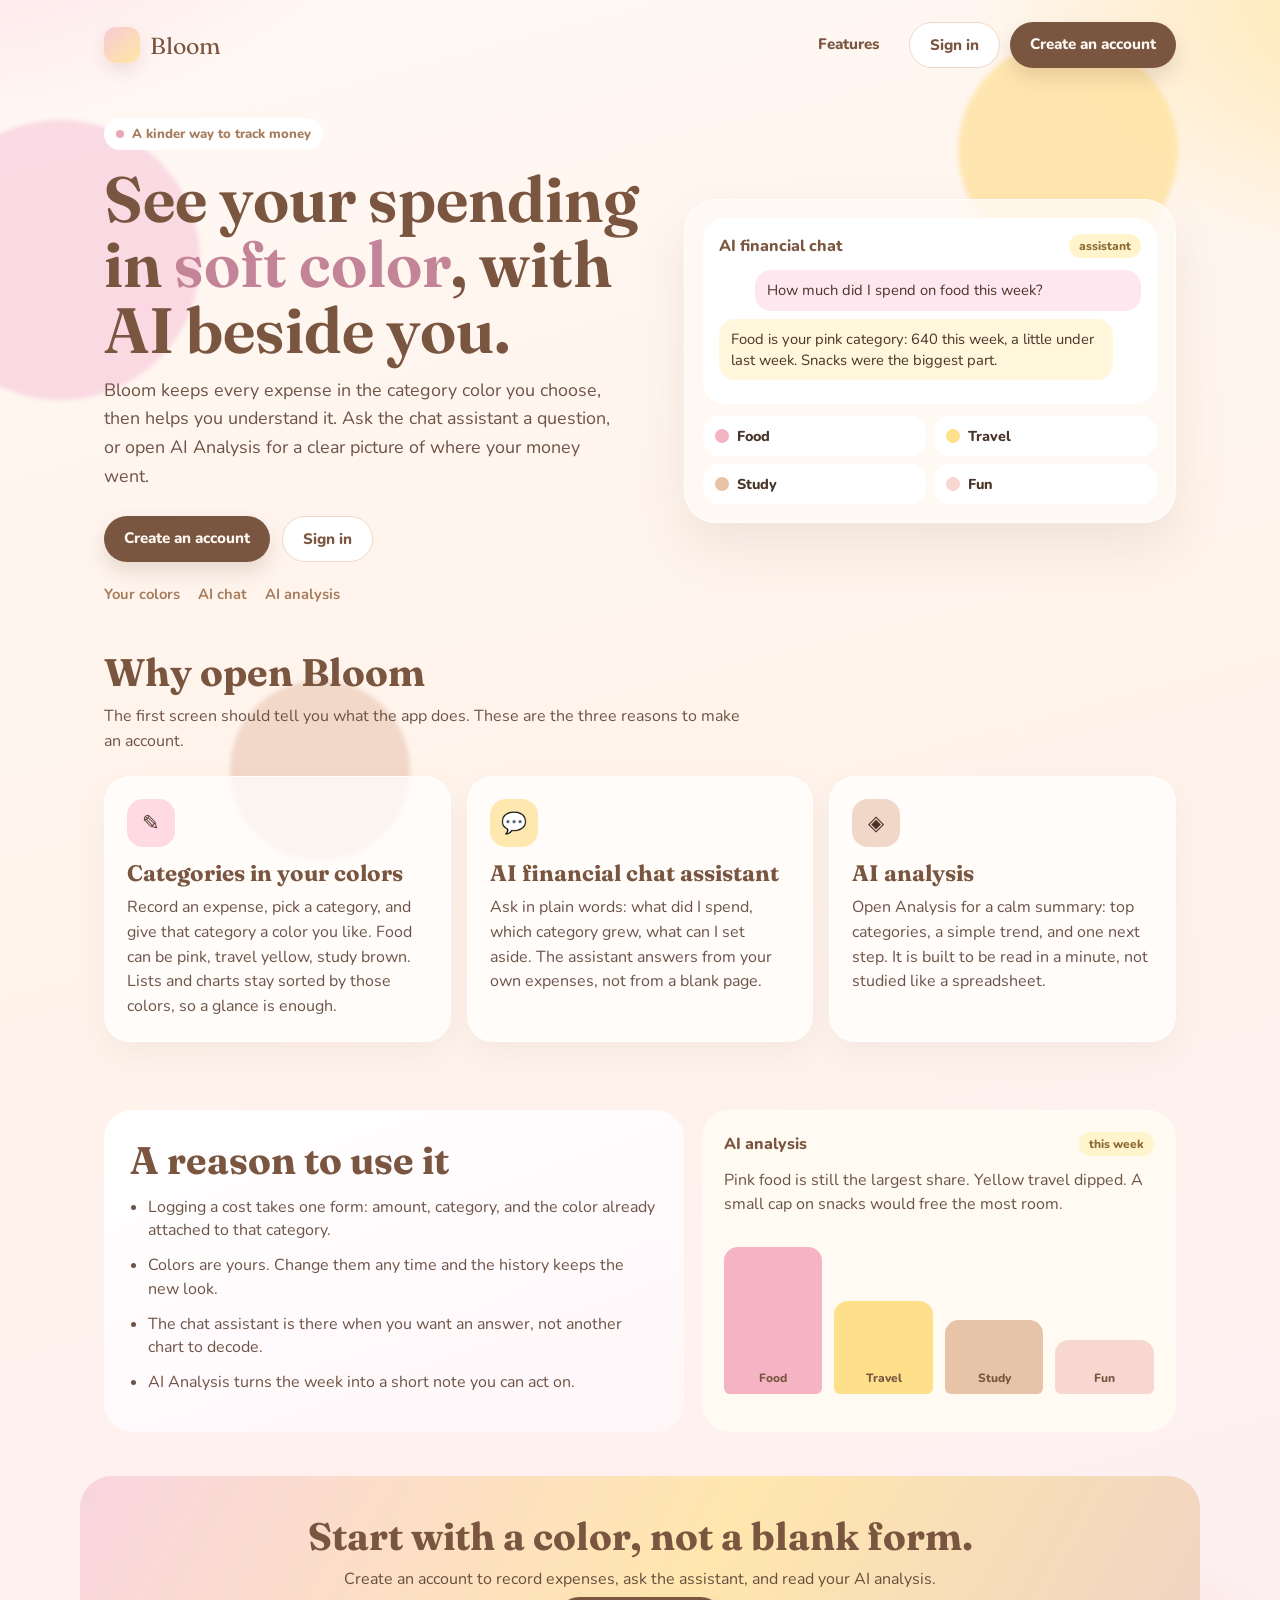
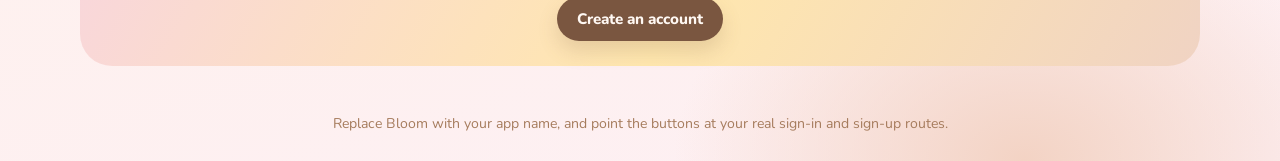
==== app/templates/index.html @ b48d6646 "Update index.html" ====
<!DOCTYPE html>
<html lang="en">
<head>
  <meta charset="UTF-8" />
  <meta name="viewport" content="width=device-width, initial-scale=1.0" />
  <title>Bloom — expenses, in your colors</title>
  <link rel="preconnect" href="https://fonts.googleapis.com" />
  <link rel="preconnect" href="https://fonts.gstatic.com" crossorigin />
  <link href="https://fonts.googleapis.com/css2?family=Fraunces:opsz,wght@9..144,500;9..144,650&family=Nunito:wght@500;700;800&display=swap" rel="stylesheet" />
  <style>
    :root {
      --pink: #f7c9d4;
      --pink-deep: #e7a8b8;
      --blush: #fff1f4;
      --yellow: #ffe7a3;
      --yellow-deep: #f3d27a;
      --cream: #fffaf3;
      --brown: #7a5640;
      --brown-soft: #a67c5d;
      --ink: #4a3428;
      --card: rgba(255, 250, 246, 0.78);
    }
    * { box-sizing: border-box; margin: 0; padding: 0; }
    body {
      font-family: "Nunito", sans-serif;
      color: var(--ink);
      background:
        radial-gradient(900px 520px at -10% -10%, #ffd6e2 0%, transparent 60%),
        radial-gradient(800px 480px at 110% 0%, #ffe7ad 0%, transparent 55%),
        radial-gradient(700px 500px at 80% 100%, #f3d3c4 0%, transparent 50%),
        linear-gradient(165deg, #fff8f4 0%, #fff3ea 45%, #fdeff3 100%);
      min-height: 100vh;
    }
    .blob { position: fixed; z-index: 0; border-radius: 50%; filter: blur(2px); pointer-events: none; }
    .blob-a { width: 280px; height: 280px; background: #f8cddd; top: 120px; left: -80px; opacity: 0.7; }
    .blob-b { width: 220px; height: 220px; background: #ffe3a1; top: 40px; right: 8%; opacity: 0.8; }
    .blob-c { width: 180px; height: 180px; background: #e7c2ae; bottom: 40px; left: 18%; opacity: 0.55; }
    header, main, footer { position: relative; z-index: 1; }
    header { max-width: 1120px; margin: 0 auto; padding: 22px 24px; display: flex; align-items: center; justify-content: space-between; }
    .brand { display: flex; align-items: center; gap: 10px; font-family: "Fraunces", serif; font-size: 1.45rem; color: var(--brown); }
    .mark { width: 36px; height: 36px; border-radius: 12px; background: linear-gradient(140deg, var(--pink) 0%, var(--yellow) 100%); box-shadow: 0 8px 16px rgba(122, 86, 64, 0.12); }
    nav { display: flex; gap: 10px; }
    .btn { border: none; cursor: pointer; text-decoration: none; border-radius: 999px; padding: 12px 20px; font-family: inherit; font-weight: 800; font-size: 0.95rem; }
    .btn-ghost { background: transparent; color: var(--brown); }
    .btn-solid { background: var(--brown); color: #fff8f3; box-shadow: 0 10px 20px rgba(122, 86, 64, 0.18); }
    .btn-solid:hover { background: #624432; }
    .btn-soft { background: #fff; color: var(--brown); border: 1.5px solid #efd7c8; }
    .hero { max-width: 1120px; margin: 0 auto; padding: 28px 24px 10px; display: grid; grid-template-columns: 1.05fr 0.95fr; gap: 36px; align-items: center; }
    .eyebrow { display: inline-flex; align-items: center; gap: 8px; background: #fff; border-radius: 999px; padding: 7px 12px; color: var(--brown-soft); font-weight: 800; font-size: 0.82rem; }
    .dot { width: 8px; height: 8px; border-radius: 50%; background: var(--pink-deep); }
    h1 { font-family: "Fraunces", serif; font-size: clamp(2.4rem, 5vw, 4.3rem); line-height: 1.02; color: var(--brown); margin: 16px 0 14px; font-weight: 650; }
    h1 span { color: #c48498; }
    .lede { font-size: 1.12rem; line-height: 1.6; max-width: 520px; color: #6d5346; }
    .cta-row { display: flex; gap: 12px; margin-top: 26px; flex-wrap: wrap; }
    .trust { display: flex; gap: 18px; margin-top: 22px; color: var(--brown-soft); font-weight: 700; font-size: 0.92rem; }
    .stage { background: var(--card); border: 1px solid rgba(255,255,255,0.8); border-radius: 32px; padding: 18px; box-shadow: 0 24px 50px rgba(122, 86, 64, 0.1); backdrop-filter: blur(8px); }
    .chat { background: #fff; border-radius: 22px; padding: 16px; margin-bottom: 12px; }
    .chat-top { display: flex; justify-content: space-between; align-items: center; margin-bottom: 12px; font-weight: 800; color: var(--brown); }
    .pill { background: #fff4cc; color: #8a6a32; border-radius: 999px; padding: 4px 10px; font-size: 0.75rem; }
    .bubble { border-radius: 16px; padding: 10px 12px; margin-bottom: 8px; line-height: 1.4; font-size: 0.92rem; }
    .me { background: #ffe7ef; margin-left: 36px; }
    .ai { background: #fff6dc; margin-right: 28px; }
    .cats { display: grid; grid-template-columns: 1fr 1fr; gap: 8px; }
    .cat { background: #fff; border-radius: 16px; padding: 10px 12px; display: flex; align-items: center; gap: 8px; font-weight: 800; font-size: 0.9rem; }
    .swatch { width: 14px; height: 14px; border-radius: 50%; }
    section { max-width: 1120px; margin: 0 auto; padding: 34px 24px; }
    .section-title { font-family: "Fraunces", serif; font-size: clamp(1.8rem, 3vw, 2.6rem); color: var(--brown); margin-bottom: 8px; }
    .section-copy { color: #6d5346; max-width: 640px; line-height: 1.55; margin-bottom: 22px; }
    .grid { display: grid; grid-template-columns: repeat(3, 1fr); gap: 16px; }
    .card { background: rgba(255,255,255,0.72); border-radius: 26px; padding: 22px; border: 1px solid rgba(255,255,255,0.9); box-shadow: 0 12px 30px rgba(122, 86, 64, 0.06); }
    .card h3 { font-family: "Fraunces", serif; font-size: 1.4rem; margin: 12px 0 8px; color: var(--brown); }
    .card p { color: #6d5346; line-height: 1.55; }
    .icon { width: 48px; height: 48px; border-radius: 16px; display: grid; place-items: center; font-size: 1.3rem; }
    .icon-pink { background: #ffd9e4; }
    .icon-yellow { background: #ffe8b0; }
    .icon-brown { background: #f0d7c8; }
    .why { display: grid; grid-template-columns: 1.1fr 0.9fr; gap: 18px; }
    .panel { background: linear-gradient(160deg, #fff 0%, #fff6f8 100%); border-radius: 28px; padding: 26px; }
    .panel li { margin: 12px 0 12px 18px; color: #6d5346; line-height: 1.45; }
    .analysis { background: #fffaf2; border-radius: 28px; padding: 22px; }
    .bars { display: flex; align-items: flex-end; gap: 12px; height: 160px; margin-top: 18px; }
    .bar { flex: 1; border-radius: 14px 14px 6px 6px; display: flex; align-items: flex-end; justify-content: center; color: var(--brown); font-size: 0.75rem; font-weight: 800; padding-bottom: 8px; }
    .final { margin: 10px auto 40px; max-width: 1120px; background: linear-gradient(120deg, #f8d5df, #ffe7ae 55%, #f0d3c3); border-radius: 32px; padding: 36px 28px; text-align: center; }
    .final h2 { font-family: "Fraunces", serif; font-size: clamp(1.8rem, 3vw, 2.7rem); color: var(--brown); margin-bottom: 8px; }
    .final p { color: #6a4d3e; margin-bottom: 18px; }
    footer { text-align: center; color: var(--brown-soft); padding: 8px 16px 28px; font-size: 0.88rem; }
    @media (max-width: 860px) {
      .hero, .grid, .why { grid-template-columns: 1fr; }
      nav .btn-ghost { display: none; }
    }
  </style>
</head>
<body>
  <div class="blob blob-a"></div>
  <div class="blob blob-b"></div>
  <div class="blob blob-c"></div>

  <header>
    <div class="brand"><span class="mark"></span> Bloom</div>
    <nav>
      <a class="btn btn-ghost" href="#features">Features</a>
      <a class="btn btn-soft" href="/login">Sign in</a>
      <a class="btn btn-solid" href="/signup">Create an account</a>
    </nav>
  </header>

  <main>
    <section class="hero">
      <div>
        <div class="eyebrow"><span class="dot"></span> A kinder way to track money</div>
        <h1>See your spending in <span>soft color</span>, with AI beside you.</h1>
        <p class="lede">Bloom keeps every expense in the category color you choose, then helps you understand it. Ask the chat assistant a question, or open AI Analysis for a clear picture of where your money went.</p>
        <div class="cta-row">
          <a class="btn btn-solid" href="/signup">Create an account</a>
          <a class="btn btn-soft" href="/login">Sign in</a>
        </div>
        <div class="trust">
          <span>Your colors</span>
          <span>AI chat</span>
          <span>AI analysis</span>
        </div>
      </div>
      <div class="stage">
        <div class="chat">
          <div class="chat-top">AI financial chat <span class="pill">assistant</span></div>
          <div class="bubble me">How much did I spend on food this week?</div>
          <div class="bubble ai">Food is your pink category: 640 this week, a little under last week. Snacks were the biggest part.</div>
        </div>
        <div class="cats">
          <div class="cat"><span class="swatch" style="background:#f4b4c4"></span> Food</div>
          <div class="cat"><span class="swatch" style="background:#ffe08a"></span> Travel</div>
          <div class="cat"><span class="swatch" style="background:#e7c3a8"></span> Study</div>
          <div class="cat"><span class="swatch" style="background:#f7d7cf"></span> Fun</div>
        </div>
      </div>
    </section>

    <section id="features">
      <h2 class="section-title">Why open Bloom</h2>
      <p class="section-copy">The first screen should tell you what the app does. These are the three reasons to make an account.</p>
      <div class="grid">
        <article class="card">
          <div class="icon icon-pink">✎</div>
          <h3>Categories in your colors</h3>
          <p>Record an expense, pick a category, and give that category a color you like. Food can be pink, travel yellow, study brown. Lists and charts stay sorted by those colors, so a glance is enough.</p>
        </article>
        <article class="card">
          <div class="icon icon-yellow">💬</div>
          <h3>AI financial chat assistant</h3>
          <p>Ask in plain words: what did I spend, which category grew, what can I set aside. The assistant answers from your own expenses, not from a blank page.</p>
        </article>
        <article class="card">
          <div class="icon icon-brown">◈</div>
          <h3>AI analysis</h3>
          <p>Open Analysis for a calm summary: top categories, a simple trend, and one next step. It is built to be read in a minute, not studied like a spreadsheet.</p>
        </article>
      </div>
    </section>

    <section class="why">
      <div class="panel">
        <h2 class="section-title">A reason to use it</h2>
        <ul>
          <li>Logging a cost takes one form: amount, category, and the color already attached to that category.</li>
          <li>Colors are yours. Change them any time and the history keeps the new look.</li>
          <li>The chat assistant is there when you want an answer, not another chart to decode.</li>
          <li>AI Analysis turns the week into a short note you can act on.</li>
        </ul>
      </div>
      <div class="analysis">
        <div class="chat-top">AI analysis <span class="pill">this week</span></div>
        <p style="color:#6d5346;line-height:1.5;">Pink food is still the largest share. Yellow travel dipped. A small cap on snacks would free the most room.</p>
        <div class="bars">
          <div class="bar" style="height:92%;background:#f4b4c4;">Food</div>
          <div class="bar" style="height:58%;background:#ffe08a;">Travel</div>
          <div class="bar" style="height:46%;background:#e7c3a8;">Study</div>
          <div class="bar" style="height:34%;background:#f7d7cf;">Fun</div>
        </div>
      </div>
    </section>

    <div class="final">
      <h2>Start with a color, not a blank form.</h2>
      <p>Create an account to record expenses, ask the assistant, and read your AI analysis.</p>
      <a class="btn btn-solid" href="/signup">Create an account</a>
    </div>
  </main>
  <footer>Replace Bloom with your app name, and point the buttons at your real sign-in and sign-up routes.</footer>
</body>
</html>
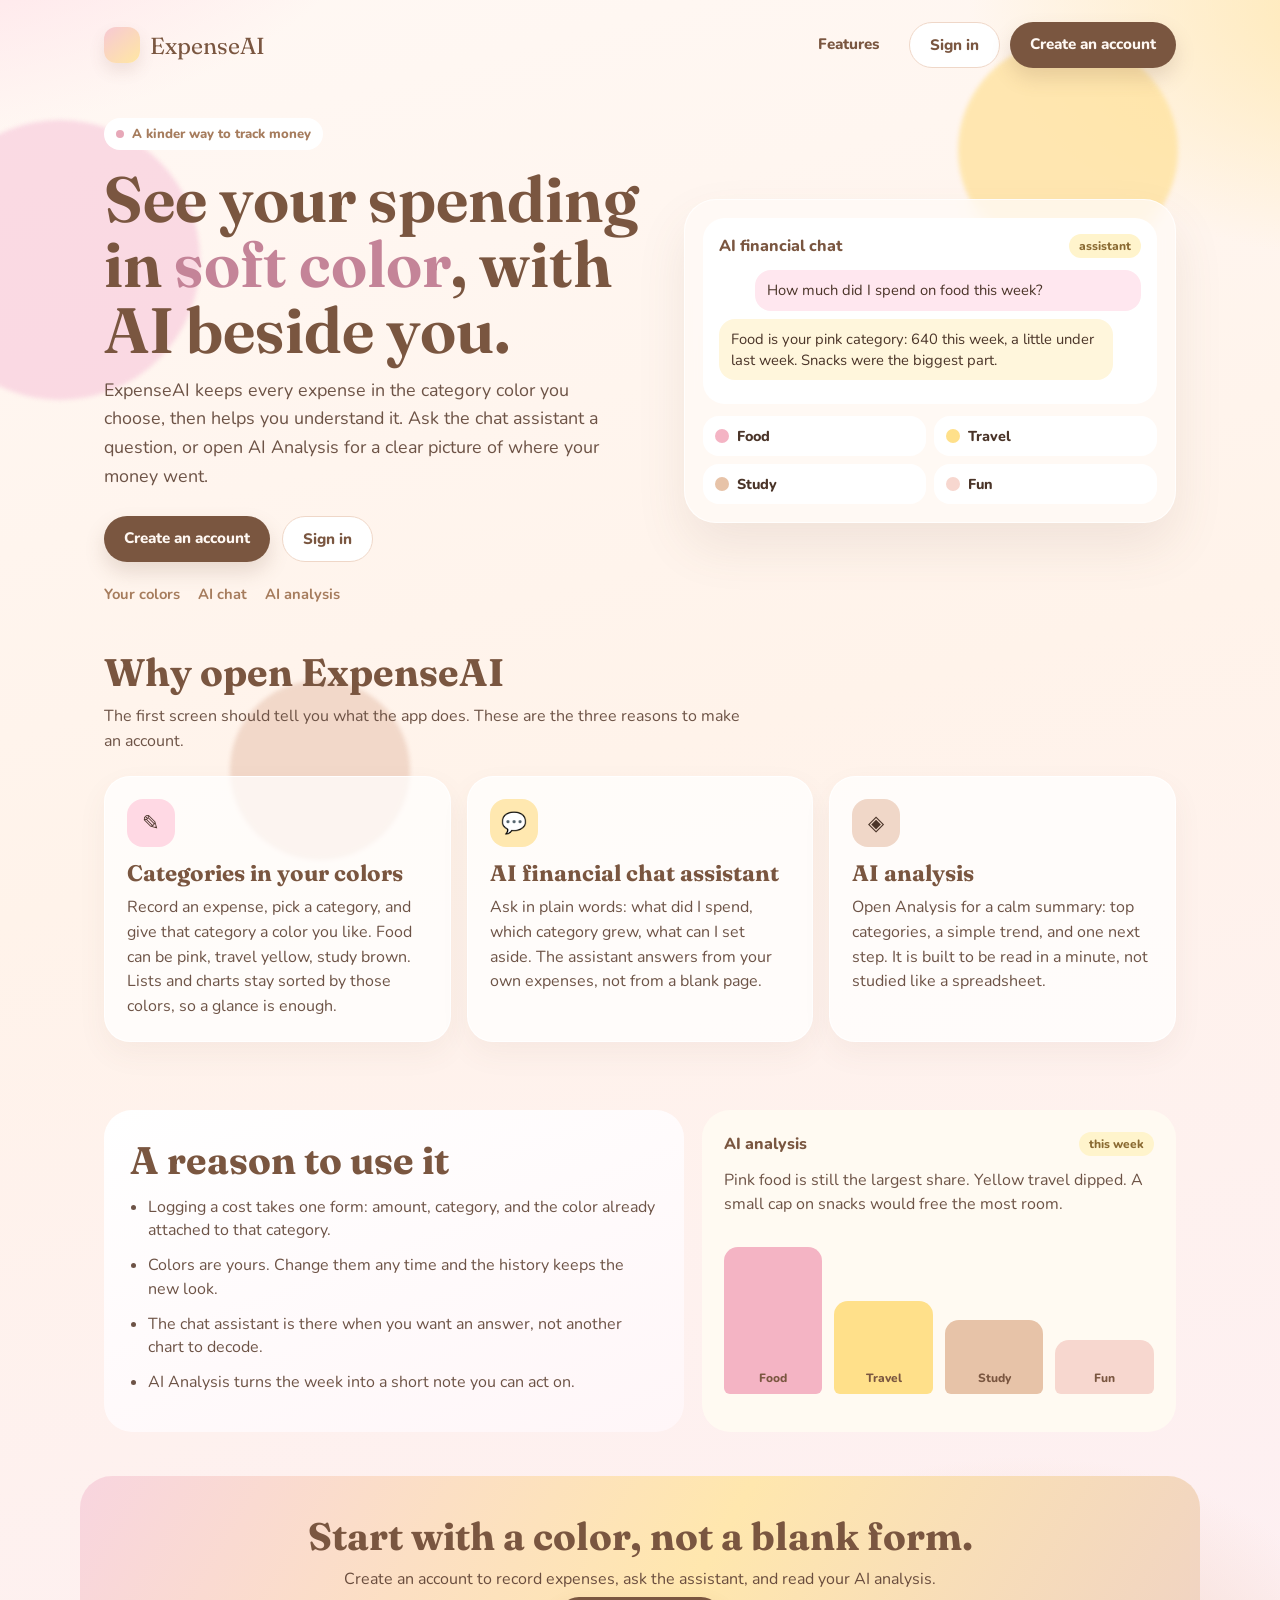
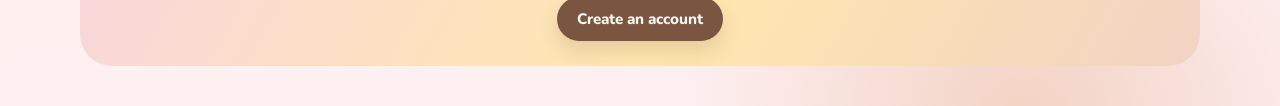
==== commit 68408470: "Update index.html" ====
--- a/app/templates/index.html
+++ b/app/templates/index.html
@@ -96,7 +96,7 @@
   <div class="blob blob-c"></div>
 
   <header>
-    <div class="brand"><span class="mark"></span> Bloom</div>
+    <div class="brand"><span class="mark"></span> ExpenseAI</div>
     <nav>
       <a class="btn btn-ghost" href="#features">Features</a>
       <a class="btn btn-soft" href="/login">Sign in</a>
@@ -109,7 +109,7 @@
       <div>
         <div class="eyebrow"><span class="dot"></span> A kinder way to track money</div>
         <h1>See your spending in <span>soft color</span>, with AI beside you.</h1>
-        <p class="lede">Bloom keeps every expense in the category color you choose, then helps you understand it. Ask the chat assistant a question, or open AI Analysis for a clear picture of where your money went.</p>
+        <p class="lede">ExpenseAI keeps every expense in the category color you choose, then helps you understand it. Ask the chat assistant a question, or open AI Analysis for a clear picture of where your money went.</p>
         <div class="cta-row">
           <a class="btn btn-solid" href="/signup">Create an account</a>
           <a class="btn btn-soft" href="/login">Sign in</a>
@@ -136,7 +136,7 @@
     </section>
 
     <section id="features">
-      <h2 class="section-title">Why open Bloom</h2>
+      <h2 class="section-title">Why open ExpenseAI</h2>
       <p class="section-copy">The first screen should tell you what the app does. These are the three reasons to make an account.</p>
       <div class="grid">
         <article class="card">
@@ -185,7 +185,6 @@
       <a class="btn btn-solid" href="/signup">Create an account</a>
     </div>
   </main>
-  <footer>Replace Bloom with your app name, and point the buttons at your real sign-in and sign-up routes.</footer>
 </body>
 </html>
 
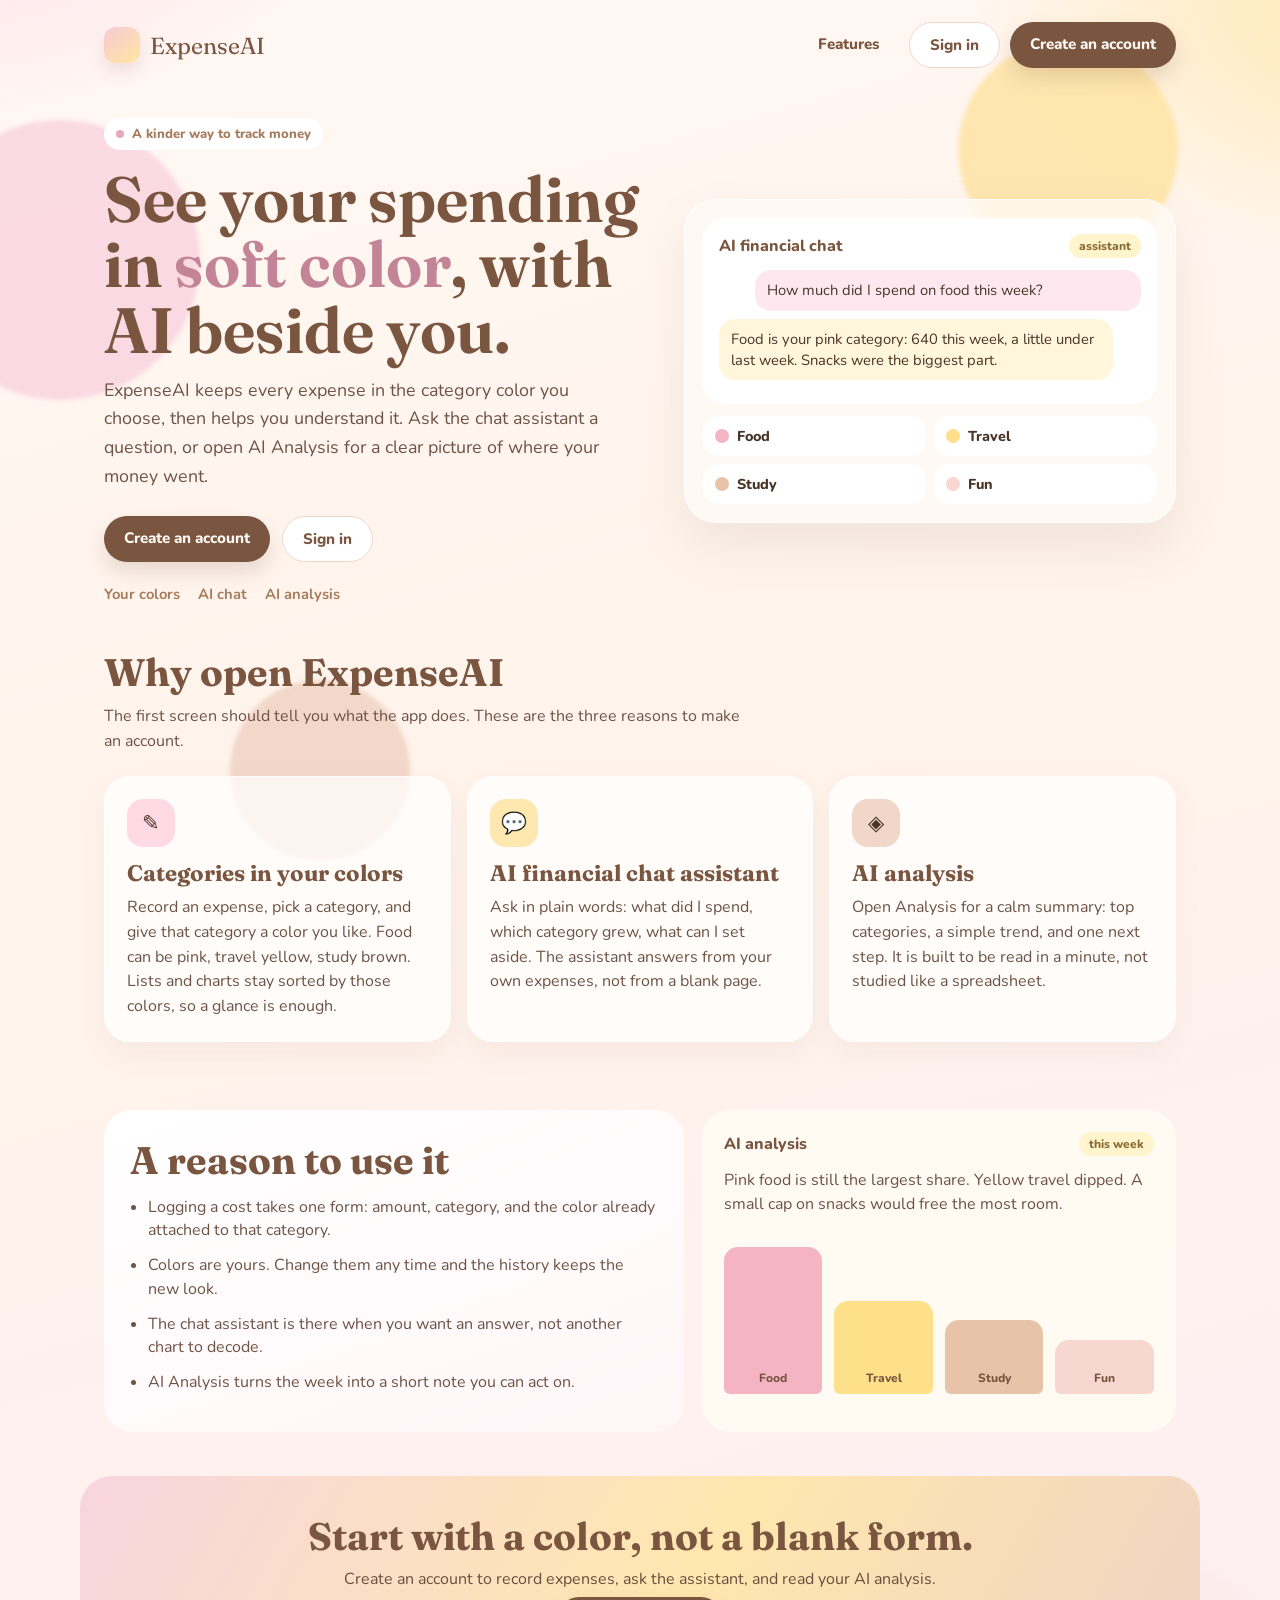
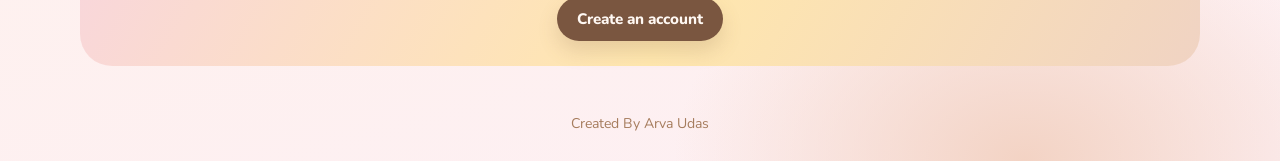
==== commit ccfddbbc: "Update index.html" ====
--- a/app/templates/index.html
+++ b/app/templates/index.html
@@ -185,6 +185,7 @@
       <a class="btn btn-solid" href="/signup">Create an account</a>
     </div>
   </main>
+  <footer>Created By Arva Udas
 </body>
 </html>
 
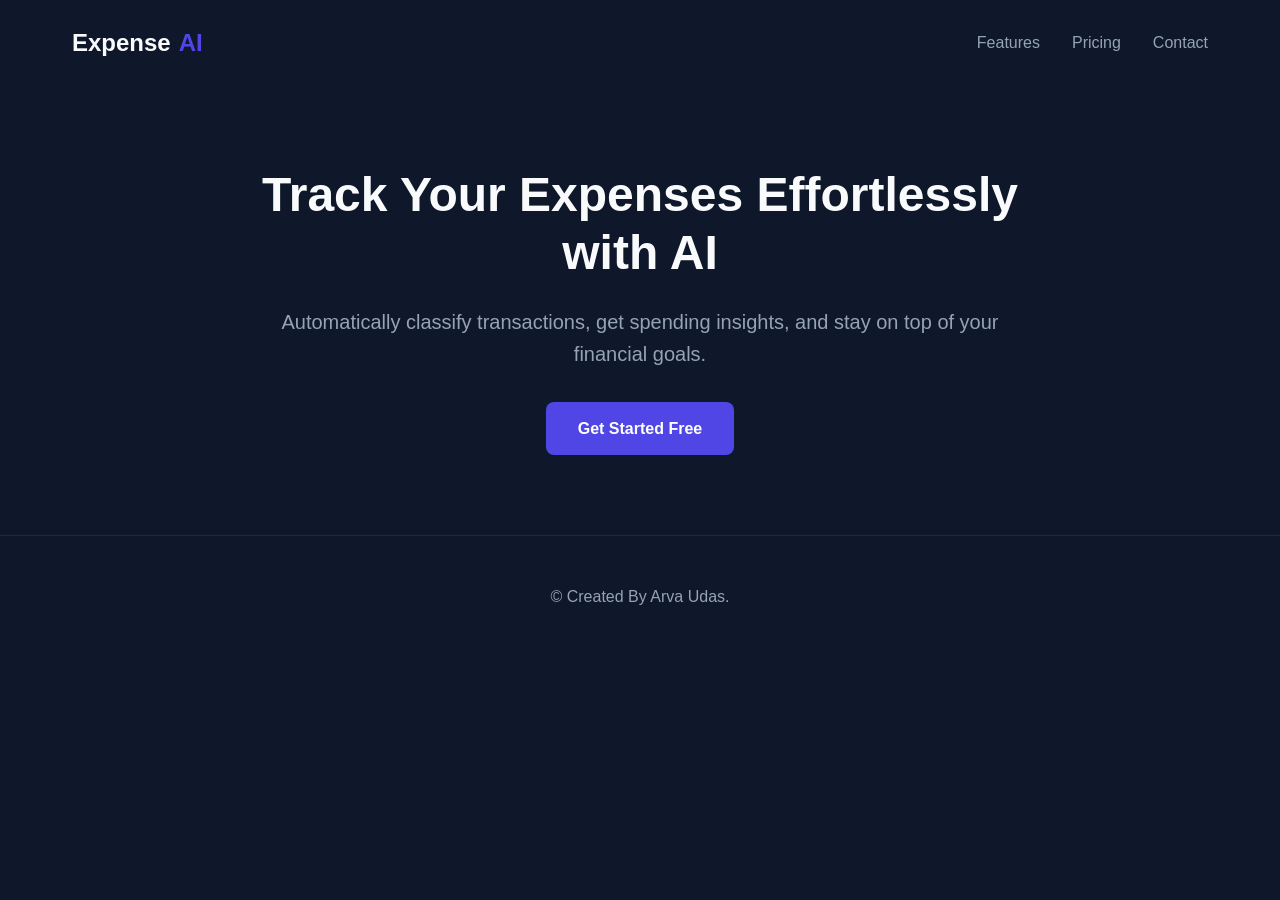
==== commit 5ab5930d: "Revamp index.html for ExpenseAI branding and layout Updated the title and overall structure of the i" ====
--- a/app/templates/index.html
+++ b/app/templates/index.html
@@ -1,191 +1,144 @@
-<!DOCTYPE html>
-<html lang="en">
-<head>
-  <meta charset="UTF-8" />
-  <meta name="viewport" content="width=device-width, initial-scale=1.0" />
-  <title>Bloom — expenses, in your colors</title>
-  <link rel="preconnect" href="https://fonts.googleapis.com" />
-  <link rel="preconnect" href="https://fonts.gstatic.com" crossorigin />
-  <link href="https://fonts.googleapis.com/css2?family=Fraunces:opsz,wght@9..144,500;9..144,650&family=Nunito:wght@500;700;800&display=swap" rel="stylesheet" />
-  <style>
-    :root {
-      --pink: #f7c9d4;
-      --pink-deep: #e7a8b8;
-      --blush: #fff1f4;
-      --yellow: #ffe7a3;
-      --yellow-deep: #f3d27a;
-      --cream: #fffaf3;
-      --brown: #7a5640;
-      --brown-soft: #a67c5d;
-      --ink: #4a3428;
-      --card: rgba(255, 250, 246, 0.78);
-    }
-    * { box-sizing: border-box; margin: 0; padding: 0; }
-    body {
-      font-family: "Nunito", sans-serif;
-      color: var(--ink);
-      background:
-        radial-gradient(900px 520px at -10% -10%, #ffd6e2 0%, transparent 60%),
-        radial-gradient(800px 480px at 110% 0%, #ffe7ad 0%, transparent 55%),
-        radial-gradient(700px 500px at 80% 100%, #f3d3c4 0%, transparent 50%),
-        linear-gradient(165deg, #fff8f4 0%, #fff3ea 45%, #fdeff3 100%);
-      min-height: 100vh;
-    }
-    .blob { position: fixed; z-index: 0; border-radius: 50%; filter: blur(2px); pointer-events: none; }
-    .blob-a { width: 280px; height: 280px; background: #f8cddd; top: 120px; left: -80px; opacity: 0.7; }
-    .blob-b { width: 220px; height: 220px; background: #ffe3a1; top: 40px; right: 8%; opacity: 0.8; }
-    .blob-c { width: 180px; height: 180px; background: #e7c2ae; bottom: 40px; left: 18%; opacity: 0.55; }
-    header, main, footer { position: relative; z-index: 1; }
-    header { max-width: 1120px; margin: 0 auto; padding: 22px 24px; display: flex; align-items: center; justify-content: space-between; }
-    .brand { display: flex; align-items: center; gap: 10px; font-family: "Fraunces", serif; font-size: 1.45rem; color: var(--brown); }
-    .mark { width: 36px; height: 36px; border-radius: 12px; background: linear-gradient(140deg, var(--pink) 0%, var(--yellow) 100%); box-shadow: 0 8px 16px rgba(122, 86, 64, 0.12); }
-    nav { display: flex; gap: 10px; }
-    .btn { border: none; cursor: pointer; text-decoration: none; border-radius: 999px; padding: 12px 20px; font-family: inherit; font-weight: 800; font-size: 0.95rem; }
-    .btn-ghost { background: transparent; color: var(--brown); }
-    .btn-solid { background: var(--brown); color: #fff8f3; box-shadow: 0 10px 20px rgba(122, 86, 64, 0.18); }
-    .btn-solid:hover { background: #624432; }
-    .btn-soft { background: #fff; color: var(--brown); border: 1.5px solid #efd7c8; }
-    .hero { max-width: 1120px; margin: 0 auto; padding: 28px 24px 10px; display: grid; grid-template-columns: 1.05fr 0.95fr; gap: 36px; align-items: center; }
-    .eyebrow { display: inline-flex; align-items: center; gap: 8px; background: #fff; border-radius: 999px; padding: 7px 12px; color: var(--brown-soft); font-weight: 800; font-size: 0.82rem; }
-    .dot { width: 8px; height: 8px; border-radius: 50%; background: var(--pink-deep); }
-    h1 { font-family: "Fraunces", serif; font-size: clamp(2.4rem, 5vw, 4.3rem); line-height: 1.02; color: var(--brown); margin: 16px 0 14px; font-weight: 650; }
-    h1 span { color: #c48498; }
-    .lede { font-size: 1.12rem; line-height: 1.6; max-width: 520px; color: #6d5346; }
-    .cta-row { display: flex; gap: 12px; margin-top: 26px; flex-wrap: wrap; }
-    .trust { display: flex; gap: 18px; margin-top: 22px; color: var(--brown-soft); font-weight: 700; font-size: 0.92rem; }
-    .stage { background: var(--card); border: 1px solid rgba(255,255,255,0.8); border-radius: 32px; padding: 18px; box-shadow: 0 24px 50px rgba(122, 86, 64, 0.1); backdrop-filter: blur(8px); }
-    .chat { background: #fff; border-radius: 22px; padding: 16px; margin-bottom: 12px; }
-    .chat-top { display: flex; justify-content: space-between; align-items: center; margin-bottom: 12px; font-weight: 800; color: var(--brown); }
-    .pill { background: #fff4cc; color: #8a6a32; border-radius: 999px; padding: 4px 10px; font-size: 0.75rem; }
-    .bubble { border-radius: 16px; padding: 10px 12px; margin-bottom: 8px; line-height: 1.4; font-size: 0.92rem; }
-    .me { background: #ffe7ef; margin-left: 36px; }
-    .ai { background: #fff6dc; margin-right: 28px; }
-    .cats { display: grid; grid-template-columns: 1fr 1fr; gap: 8px; }
-    .cat { background: #fff; border-radius: 16px; padding: 10px 12px; display: flex; align-items: center; gap: 8px; font-weight: 800; font-size: 0.9rem; }
-    .swatch { width: 14px; height: 14px; border-radius: 50%; }
-    section { max-width: 1120px; margin: 0 auto; padding: 34px 24px; }
-    .section-title { font-family: "Fraunces", serif; font-size: clamp(1.8rem, 3vw, 2.6rem); color: var(--brown); margin-bottom: 8px; }
-    .section-copy { color: #6d5346; max-width: 640px; line-height: 1.55; margin-bottom: 22px; }
-    .grid { display: grid; grid-template-columns: repeat(3, 1fr); gap: 16px; }
-    .card { background: rgba(255,255,255,0.72); border-radius: 26px; padding: 22px; border: 1px solid rgba(255,255,255,0.9); box-shadow: 0 12px 30px rgba(122, 86, 64, 0.06); }
-    .card h3 { font-family: "Fraunces", serif; font-size: 1.4rem; margin: 12px 0 8px; color: var(--brown); }
-    .card p { color: #6d5346; line-height: 1.55; }
-    .icon { width: 48px; height: 48px; border-radius: 16px; display: grid; place-items: center; font-size: 1.3rem; }
-    .icon-pink { background: #ffd9e4; }
-    .icon-yellow { background: #ffe8b0; }
-    .icon-brown { background: #f0d7c8; }
-    .why { display: grid; grid-template-columns: 1.1fr 0.9fr; gap: 18px; }
-    .panel { background: linear-gradient(160deg, #fff 0%, #fff6f8 100%); border-radius: 28px; padding: 26px; }
-    .panel li { margin: 12px 0 12px 18px; color: #6d5346; line-height: 1.45; }
-    .analysis { background: #fffaf2; border-radius: 28px; padding: 22px; }
-    .bars { display: flex; align-items: flex-end; gap: 12px; height: 160px; margin-top: 18px; }
-    .bar { flex: 1; border-radius: 14px 14px 6px 6px; display: flex; align-items: flex-end; justify-content: center; color: var(--brown); font-size: 0.75rem; font-weight: 800; padding-bottom: 8px; }
-    .final { margin: 10px auto 40px; max-width: 1120px; background: linear-gradient(120deg, #f8d5df, #ffe7ae 55%, #f0d3c3); border-radius: 32px; padding: 36px 28px; text-align: center; }
-    .final h2 { font-family: "Fraunces", serif; font-size: clamp(1.8rem, 3vw, 2.7rem); color: var(--brown); margin-bottom: 8px; }
-    .final p { color: #6a4d3e; margin-bottom: 18px; }
-    footer { text-align: center; color: var(--brown-soft); padding: 8px 16px 28px; font-size: 0.88rem; }
-    @media (max-width: 860px) {
-      .hero, .grid, .why { grid-template-columns: 1fr; }
-      nav .btn-ghost { display: none; }
-    }
-  </style>
-</head>
-<body>
-  <div class="blob blob-a"></div>
-  <div class="blob blob-b"></div>
-  <div class="blob blob-c"></div>
-
-  <header>
-    <div class="brand"><span class="mark"></span> ExpenseAI</div>
-    <nav>
-      <a class="btn btn-ghost" href="#features">Features</a>
-      <a class="btn btn-soft" href="/login">Sign in</a>
-      <a class="btn btn-solid" href="/signup">Create an account</a>
-    </nav>
-  </header>
-
-  <main>
-    <section class="hero">
-      <div>
-        <div class="eyebrow"><span class="dot"></span> A kinder way to track money</div>
-        <h1>See your spending in <span>soft color</span>, with AI beside you.</h1>
-        <p class="lede">ExpenseAI keeps every expense in the category color you choose, then helps you understand it. Ask the chat assistant a question, or open AI Analysis for a clear picture of where your money went.</p>
-        <div class="cta-row">
-          <a class="btn btn-solid" href="/signup">Create an account</a>
-          <a class="btn btn-soft" href="/login">Sign in</a>
-        </div>
-        <div class="trust">
-          <span>Your colors</span>
-          <span>AI chat</span>
-          <span>AI analysis</span>
-        </div>
-      </div>
-      <div class="stage">
-        <div class="chat">
-          <div class="chat-top">AI financial chat <span class="pill">assistant</span></div>
-          <div class="bubble me">How much did I spend on food this week?</div>
-          <div class="bubble ai">Food is your pink category: 640 this week, a little under last week. Snacks were the biggest part.</div>
-        </div>
-        <div class="cats">
-          <div class="cat"><span class="swatch" style="background:#f4b4c4"></span> Food</div>
-          <div class="cat"><span class="swatch" style="background:#ffe08a"></span> Travel</div>
-          <div class="cat"><span class="swatch" style="background:#e7c3a8"></span> Study</div>
-          <div class="cat"><span class="swatch" style="background:#f7d7cf"></span> Fun</div>
-        </div>
-      </div>
-    </section>
-
-    <section id="features">
-      <h2 class="section-title">Why open ExpenseAI</h2>
-      <p class="section-copy">The first screen should tell you what the app does. These are the three reasons to make an account.</p>
-      <div class="grid">
-        <article class="card">
-          <div class="icon icon-pink">✎</div>
-          <h3>Categories in your colors</h3>
-          <p>Record an expense, pick a category, and give that category a color you like. Food can be pink, travel yellow, study brown. Lists and charts stay sorted by those colors, so a glance is enough.</p>
-        </article>
-        <article class="card">
-          <div class="icon icon-yellow">💬</div>
-          <h3>AI financial chat assistant</h3>
-          <p>Ask in plain words: what did I spend, which category grew, what can I set aside. The assistant answers from your own expenses, not from a blank page.</p>
-        </article>
-        <article class="card">
-          <div class="icon icon-brown">◈</div>
-          <h3>AI analysis</h3>
-          <p>Open Analysis for a calm summary: top categories, a simple trend, and one next step. It is built to be read in a minute, not studied like a spreadsheet.</p>
-        </article>
-      </div>
-    </section>
-
-    <section class="why">
-      <div class="panel">
-        <h2 class="section-title">A reason to use it</h2>
-        <ul>
-          <li>Logging a cost takes one form: amount, category, and the color already attached to that category.</li>
-          <li>Colors are yours. Change them any time and the history keeps the new look.</li>
-          <li>The chat assistant is there when you want an answer, not another chart to decode.</li>
-          <li>AI Analysis turns the week into a short note you can act on.</li>
-        </ul>
-      </div>
-      <div class="analysis">
-        <div class="chat-top">AI analysis <span class="pill">this week</span></div>
-        <p style="color:#6d5346;line-height:1.5;">Pink food is still the largest share. Yellow travel dipped. A small cap on snacks would free the most room.</p>
-        <div class="bars">
-          <div class="bar" style="height:92%;background:#f4b4c4;">Food</div>
-          <div class="bar" style="height:58%;background:#ffe08a;">Travel</div>
-          <div class="bar" style="height:46%;background:#e7c3a8;">Study</div>
-          <div class="bar" style="height:34%;background:#f7d7cf;">Fun</div>
-        </div>
-      </div>
-    </section>
-
-    <div class="final">
-      <h2>Start with a color, not a blank form.</h2>
-      <p>Create an account to record expenses, ask the assistant, and read your AI analysis.</p>
-      <a class="btn btn-solid" href="/signup">Create an account</a>
-    </div>
-  </main>
-  <footer>Created By Arva Udas
-</body>
-</html>
+<!DOCTYPE html>
+<html lang="en">
+<head>
+  <meta charset="UTF-8" />
+  <meta name="viewport" content="width=device-width, initial-scale=1.0" />
+  <title>ExpenseAI - Smart Expense Tracker</title>
+  <style>
+    :root {
+      --primary: #4F46E5;
+      --primary-hover: #4338CA;
+      --bg: #0F172A;
+      --surface: #1E293B;
+      --text: #F8FAFC;
+      --text-muted: #94A3B8;
+    }
 
+    * {
+      box-sizing: border-box;
+      margin: 0;
+      padding: 0;
+    }
+
+    body {
+      font-family: -apple-system, BlinkMacSystemFont, "Segoe UI", Roboto, sans-serif;
+      background-color: var(--bg);
+      color: var(--text);
+      line-height: 1.6;
+    }
+
+    /* Header Navigation */
+    header {
+      display: flex;
+      justify-content: space-between;
+      align-items: center;
+      padding: 1.5rem 2rem;
+      max-width: 1200px;
+      margin: 0 auto;
+    }
+
+    .logo {
+      font-size: 1.5rem;
+      font-weight: 700;
+      color: var(--text);
+      text-decoration: none;
+      display: flex;
+      align-items: center;
+      gap: 0.5rem;
+    }
+
+    .logo span {
+      color: var(--primary);
+    }
+
+    nav ul {
+      display: flex;
+      list-style: none;
+      gap: 2rem;
+    }
+
+    nav a {
+      color: var(--text-muted);
+      text-decoration: none;
+      transition: color 0.2s;
+    }
+
+    nav a:hover {
+      color: var(--text);
+    }
+
+    /* Hero Section */
+    .hero {
+      max-width: 800px;
+      margin: 5rem auto;
+      text-align: center;
+      padding: 0 1rem;
+    }
+
+    .hero h1 {
+      font-size: 3rem;
+      font-weight: 800;
+      line-height: 1.2;
+      margin-bottom: 1.5rem;
+    }
+
+    .hero p {
+      font-size: 1.25rem;
+      color: var(--text-muted);
+      margin-bottom: 2rem;
+    }
+
+    .cta-button {
+      display: inline-block;
+      background-color: var(--primary);
+      color: white;
+      padding: 0.875rem 2rem;
+      border-radius: 8px;
+      text-decoration: none;
+      font-weight: 600;
+      transition: background-color 0.2s;
+    }
+
+    .cta-button:hover {
+      background-color: var(--primary-hover);
+    }
+
+    /* Footer */
+    footer {
+      text-align: center;
+      padding: 3rem 1rem;
+      border-top: 1px solid var(--surface);
+      color: var(--text-muted);
+      margin-top: 5rem;
+    }
+  </style>
+</head>
+<body>
+
+  <!-- Header Section (Without additional Auth buttons) -->
+  <header>
+    <a href="#" class="logo">Expense<span>AI</span></a>
+    <nav>
+      <ul>
+        <li><a href="#features">Features</a></li>
+        <li><a href="#pricing">Pricing</a></li>
+        <li><a href="#contact">Contact</a></li>
+      </ul>
+    </nav>
+  </header>
+
+  <!-- Hero Section -->
+  <main class="hero">
+    <h1>Track Your Expenses Effortlessly with AI</h1>
+    <p>Automatically classify transactions, get spending insights, and stay on top of your financial goals.</p>
+    <a href="#" class="cta-button">Get Started Free</a>
+  </main>
+
+  <footer>
+    <p>&copy; Created By Arva Udas.</p>
+  </footer>
+
+</body>
+</html>
+ 
+
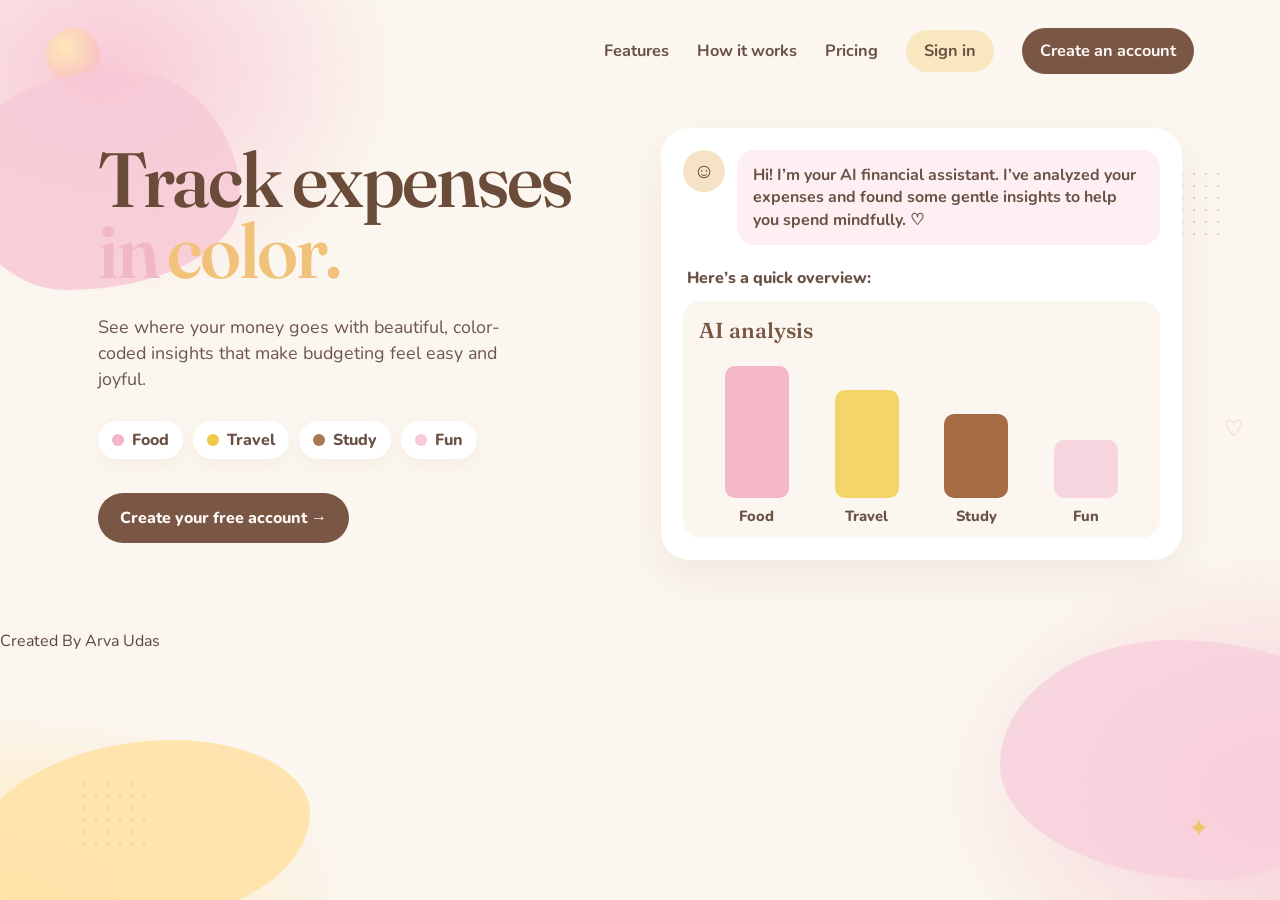
==== commit 28716afe: "Update index.html" ====
--- a/app/templates/index.html
+++ b/app/templates/index.html
@@ -3,142 +3,127 @@
 <head>
   <meta charset="UTF-8" />
   <meta name="viewport" content="width=device-width, initial-scale=1.0" />
-  <title>ExpenseAI - Smart Expense Tracker</title>
+  <title>Track expenses in color</title>
+  <link rel="preconnect" href="https://fonts.googleapis.com" />
+  <link rel="preconnect" href="https://fonts.gstatic.com" crossorigin />
+  <link href="https://fonts.googleapis.com/css2?family=Fraunces:opsz,wght@9..144,560;9..144,650&family=Nunito:wght@500;700;800&display=swap" rel="stylesheet" />
   <style>
-    :root {
-      --primary: #4F46E5;
-      --primary-hover: #4338CA;
-      --bg: #0F172A;
-      --surface: #1E293B;
-      --text: #F8FAFC;
-      --text-muted: #94A3B8;
+    * { box-sizing: border-box; margin: 0; padding: 0; }
+    body {
+      min-height: 100vh;
+      font-family: "Nunito", sans-serif;
+      color: #5c463c;
+      background: #fbf6ef;
+      overflow-x: hidden;
     }
-
-    * {
-      box-sizing: border-box;
-      margin: 0;
-      padding: 0;
+    .wash {
+      position: fixed; inset: 0; pointer-events: none;
+      background:
+        radial-gradient(420px 320px at 8% 8%, #f8c9d6 0%, transparent 70%),
+        radial-gradient(520px 280px at 0% 100%, #ffe7b0 0%, transparent 68%),
+        radial-gradient(480px 340px at 100% 88%, #f6c9d4 0%, transparent 70%);
     }
-
-    body {
-      font-family: -apple-system, BlinkMacSystemFont, "Segoe UI", Roboto, sans-serif;
-      background-color: var(--bg);
-      color: var(--text);
-      line-height: 1.6;
-    }
-
-    /* Header Navigation */
-    header {
-      display: flex;
-      justify-content: space-between;
-      align-items: center;
-      padding: 1.5rem 2rem;
-      max-width: 1200px;
-      margin: 0 auto;
-    }
-
-    .logo {
-      font-size: 1.5rem;
-      font-weight: 700;
-      color: var(--text);
-      text-decoration: none;
-      display: flex;
-      align-items: center;
-      gap: 0.5rem;
-    }
-
-    .logo span {
-      color: var(--primary);
-    }
-
-    nav ul {
-      display: flex;
-      list-style: none;
-      gap: 2rem;
-    }
-
-    nav a {
-      color: var(--text-muted);
-      text-decoration: none;
-      transition: color 0.2s;
-    }
-
-    nav a:hover {
-      color: var(--text);
-    }
-
-    /* Hero Section */
-    .hero {
-      max-width: 800px;
-      margin: 5rem auto;
-      text-align: center;
-      padding: 0 1rem;
-    }
-
-    .hero h1 {
-      font-size: 3rem;
-      font-weight: 800;
-      line-height: 1.2;
-      margin-bottom: 1.5rem;
-    }
-
-    .hero p {
-      font-size: 1.25rem;
-      color: var(--text-muted);
-      margin-bottom: 2rem;
-    }
-
-    .cta-button {
-      display: inline-block;
-      background-color: var(--primary);
-      color: white;
-      padding: 0.875rem 2rem;
-      border-radius: 8px;
-      text-decoration: none;
-      font-weight: 600;
-      transition: background-color 0.2s;
-    }
-
-    .cta-button:hover {
-      background-color: var(--primary-hover);
-    }
-
-    /* Footer */
-    footer {
-      text-align: center;
-      padding: 3rem 1rem;
-      border-top: 1px solid var(--surface);
-      color: var(--text-muted);
-      margin-top: 5rem;
+    .blob { position: fixed; pointer-events: none; z-index: 0; }
+    .blob-tl { width: 280px; height: 220px; left: -40px; top: 70px; background: #f7c9d6; border-radius: 58% 42% 62% 38% / 46% 58% 42% 54%; opacity: 0.85; }
+    .blob-bl { width: 340px; height: 180px; left: -30px; bottom: -20px; background: #ffe3a8; border-radius: 60% 40% 50% 50% / 70% 40% 60% 30%; opacity: 0.9; }
+    .blob-br { width: 360px; height: 240px; right: -80px; bottom: 20px; background: #f8d0dc; border-radius: 48% 52% 40% 60% / 52% 38% 62% 48%; opacity: 0.8; }
+    .orb { position: fixed; left: 46px; top: 28px; width: 54px; height: 54px; border-radius: 50%; background: radial-gradient(circle at 35% 35%, #ffe7b8, #f6b7c8); pointer-events: none; }
+    .dots { position: fixed; width: 74px; height: 74px; background-image: radial-gradient(#e7c7b4 1.4px, transparent 1.6px); background-size: 12px 12px; pointer-events: none; opacity: 0.7; }
+    .dots-tr { right: 54px; top: 168px; }
+    .dots-bl { left: 78px; bottom: 48px; }
+    .heart, .star { position: fixed; pointer-events: none; font-size: 22px; }
+    .heart { right: 36px; top: 46%; color: #f3b7c8; }
+    .star { right: 70px; bottom: 54px; color: #f0c56a; font-size: 26px; }
+    header, main { position: relative; z-index: 1; }
+    header { max-width: 1180px; margin: 0 auto; padding: 28px 36px 0; display: flex; justify-content: flex-end; }
+    nav { display: flex; align-items: center; gap: 28px; }
+    nav a { color: #6a5146; text-decoration: none; font-weight: 700; font-size: 1.02rem; }
+    .signin { background: #f8e7bf; color: #6a5146; border-radius: 999px; padding: 10px 18px; }
+    .create { background: #7a5644; color: #fffaf6; border-radius: 999px; padding: 12px 18px; }
+    .hero { max-width: 1180px; margin: 0 auto; padding: 54px 48px 70px; display: grid; grid-template-columns: 1fr 1fr; gap: 42px; align-items: center; }
+    h1 { font-family: "Fraunces", serif; font-weight: 560; font-size: clamp(3.4rem, 6vw, 5.3rem); line-height: 0.92; color: #6b4b3a; letter-spacing: -0.03em; }
+    h1 .in { color: #f0b7c4; display: inline-block; margin-right: 10px; }
+    h1 .color { color: #f0c27a; }
+    .lede { max-width: 430px; margin-top: 28px; font-size: 1.12rem; line-height: 1.45; color: #6d564c; }
+    .pills { display: flex; gap: 10px; flex-wrap: wrap; margin-top: 28px; }
+    .pill { display: inline-flex; align-items: center; gap: 8px; background: #fff; border-radius: 999px; padding: 8px 14px; font-weight: 800; color: #6a5146; box-shadow: 0 6px 16px rgba(122, 86, 68, 0.05); }
+    .sw { width: 12px; height: 12px; border-radius: 50%; display: inline-block; }
+    .go { display: inline-flex; align-items: center; gap: 10px; margin-top: 34px; background: #7a5644; color: #fffaf6; text-decoration: none; font-weight: 800; border-radius: 999px; padding: 14px 22px; }
+    .card { background: #fff; border-radius: 28px; padding: 22px; box-shadow: 0 18px 40px rgba(122, 86, 68, 0.08); }
+    .msg { display: flex; gap: 12px; align-items: flex-start; }
+    .face { width: 42px; height: 42px; border-radius: 50%; background: #f6e2c4; display: grid; place-items: center; font-size: 1.3rem; flex: none; }
+    .bubble { background: #fdeff2; color: #6a5146; border-radius: 18px; padding: 14px 16px; line-height: 1.4; font-weight: 700; }
+    .overview { margin: 22px 4px 12px; font-weight: 800; color: #6a5146; }
+    .analysis { background: #fbf6ef; border-radius: 18px; padding: 16px 16px 12px; }
+    .analysis h2 { font-family: "Fraunces", serif; font-weight: 560; color: #7a5644; font-size: 1.35rem; margin-bottom: 14px; }
+    .bars { height: 168px; display: flex; align-items: flex-end; justify-content: space-around; gap: 18px; padding: 0 12px; }
+    .col { width: 64px; text-align: center; }
+    .bar { border-radius: 10px; width: 64px; }
+    .col span { display: block; margin-top: 8px; font-weight: 800; color: #6a5146; font-size: 0.92rem; }
+    @media (max-width: 860px) {
+      header { justify-content: center; }
+      nav { gap: 12px; flex-wrap: wrap; justify-content: center; }
+      .hero { grid-template-columns: 1fr; padding: 32px 20px 48px; }
+      .dots, .heart, .star, .orb { display: none; }
     }
   </style>
 </head>
 <body>
+  <div class="wash"></div>
+  <div class="orb"></div>
+  <div class="blob blob-tl"></div>
+  <div class="blob blob-bl"></div>
+  <div class="blob blob-br"></div>
+  <div class="dots dots-tr"></div>
+  <div class="dots dots-bl"></div>
+  <div class="heart">♡</div>
+  <div class="star">✦</div>
 
-  <!-- Header Section (Without additional Auth buttons) -->
   <header>
-    <a href="#" class="logo">Expense<span>AI</span></a>
     <nav>
-      <ul>
-        <li><a href="#features">Features</a></li>
-        <li><a href="#pricing">Pricing</a></li>
-        <li><a href="#contact">Contact</a></li>
-      </ul>
+      <a href="#features">Features</a>
+      <a href="#how">How it works</a>
+      <a href="#pricing">Pricing</a>
+      <a class="signin" href="/login">Sign in</a>
+      <a class="create" href="/register">Create an account</a>
     </nav>
   </header>
 
-  <!-- Hero Section -->
   <main class="hero">
-    <h1>Track Your Expenses Effortlessly with AI</h1>
-    <p>Automatically classify transactions, get spending insights, and stay on top of your financial goals.</p>
-    <a href="#" class="cta-button">Get Started Free</a>
+    <div>
+      <h1>Track expenses<br><span class="in">in</span><span class="color">color.</span></h1>
+      <p class="lede">See where your money goes with beautiful, color-coded insights that make budgeting feel easy and joyful.</p>
+      <div class="pills">
+        <span class="pill"><i class="sw" style="background:#f3b4c6"></i> Food</span>
+        <span class="pill"><i class="sw" style="background:#f0c84a"></i> Travel</span>
+        <span class="pill"><i class="sw" style="background:#a97856"></i> Study</span>
+        <span class="pill"><i class="sw" style="background:#f6c9d6"></i> Fun</span>
+      </div>
+      <a class="go" href="/register">Create your free account →</a>
+    </div>
+
+    <aside class="card">
+      <div class="msg">
+        <div class="face">☺</div>
+        <p class="bubble">Hi! I’m your AI financial assistant. I’ve analyzed your expenses and found some gentle insights to help you spend mindfully. ♡</p>
+      </div>
+      <p class="overview">Here’s a quick overview:</p>
+      <div class="analysis">
+        <h2>AI analysis</h2>
+        <div class="bars">
+          <div class="col"><div class="bar" style="height:132px;background:#f4b7c8"></div><span>Food</span></div>
+          <div class="col"><div class="bar" style="height:108px;background:#f3d56a"></div><span>Travel</span></div>
+          <div class="col"><div class="bar" style="height:84px;background:#a56b45"></div><span>Study</span></div>
+          <div class="col"><div class="bar" style="height:58px;background:#f6d5de"></div><span>Fun</span></div>
+        </div>
+      </div>
+    </aside>
   </main>
-
-  <footer>
-    <p>&copy; Created By Arva Udas.</p>
-  </footer>
-
+</footer> Created By Arva Udas
 </body>
 </html>
- 
+      
+     
+     
+  
 
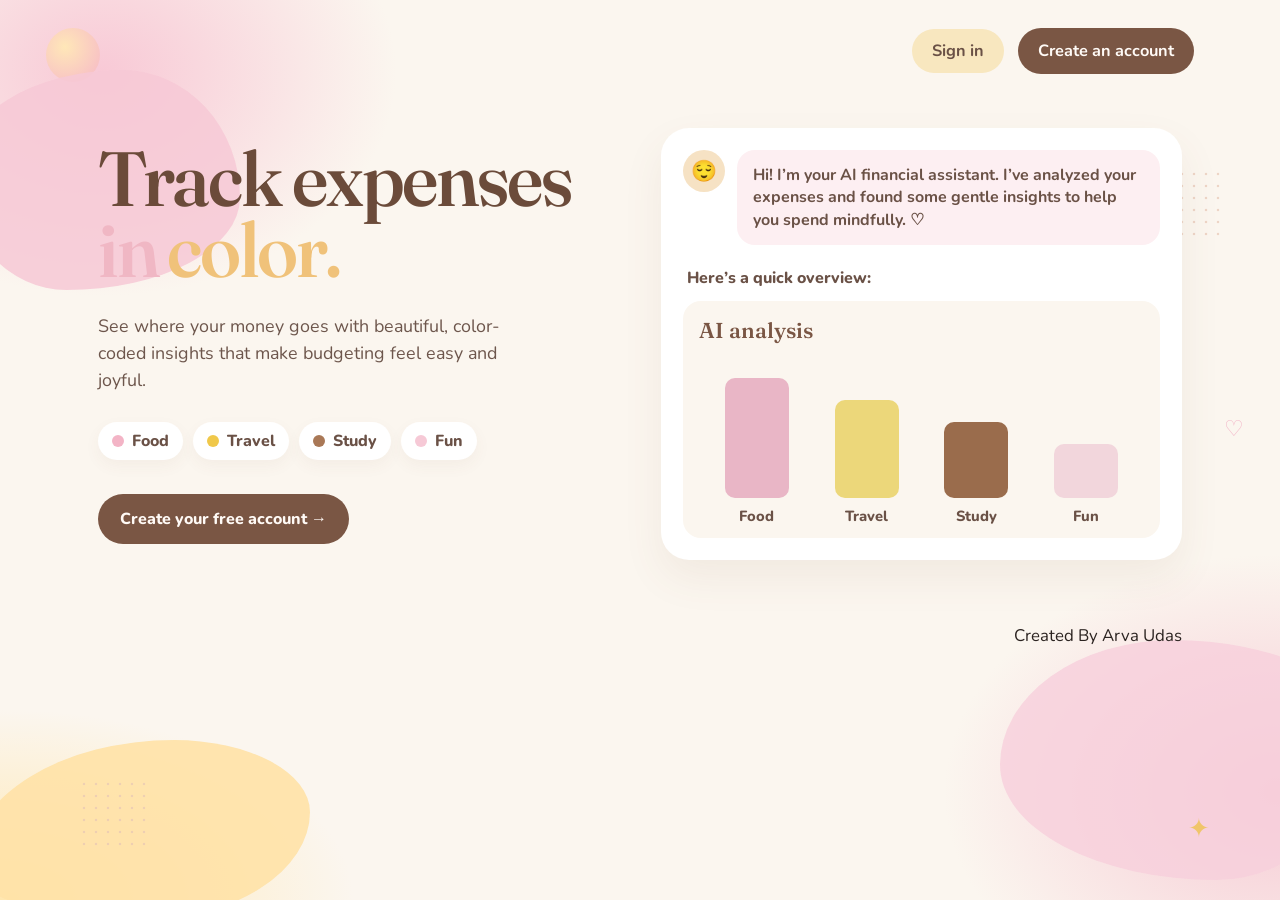
==== commit 3d4dfd3b: "Update index.html" ====
--- a/app/templates/index.html
+++ b/app/templates/index.html
@@ -1,127 +1,186 @@
-<!DOCTYPE html>
-<html lang="en">
-<head>
-  <meta charset="UTF-8" />
-  <meta name="viewport" content="width=device-width, initial-scale=1.0" />
-  <title>Track expenses in color</title>
-  <link rel="preconnect" href="https://fonts.googleapis.com" />
-  <link rel="preconnect" href="https://fonts.gstatic.com" crossorigin />
-  <link href="https://fonts.googleapis.com/css2?family=Fraunces:opsz,wght@9..144,560;9..144,650&family=Nunito:wght@500;700;800&display=swap" rel="stylesheet" />
-  <style>
-    * { box-sizing: border-box; margin: 0; padding: 0; }
-    body {
-      min-height: 100vh;
-      font-family: "Nunito", sans-serif;
-      color: #5c463c;
-      background: #fbf6ef;
-      overflow-x: hidden;
-    }
-    .wash {
-      position: fixed; inset: 0; pointer-events: none;
-      background:
-        radial-gradient(420px 320px at 8% 8%, #f8c9d6 0%, transparent 70%),
-        radial-gradient(520px 280px at 0% 100%, #ffe7b0 0%, transparent 68%),
-        radial-gradient(480px 340px at 100% 88%, #f6c9d4 0%, transparent 70%);
-    }
-    .blob { position: fixed; pointer-events: none; z-index: 0; }
-    .blob-tl { width: 280px; height: 220px; left: -40px; top: 70px; background: #f7c9d6; border-radius: 58% 42% 62% 38% / 46% 58% 42% 54%; opacity: 0.85; }
-    .blob-bl { width: 340px; height: 180px; left: -30px; bottom: -20px; background: #ffe3a8; border-radius: 60% 40% 50% 50% / 70% 40% 60% 30%; opacity: 0.9; }
-    .blob-br { width: 360px; height: 240px; right: -80px; bottom: 20px; background: #f8d0dc; border-radius: 48% 52% 40% 60% / 52% 38% 62% 48%; opacity: 0.8; }
-    .orb { position: fixed; left: 46px; top: 28px; width: 54px; height: 54px; border-radius: 50%; background: radial-gradient(circle at 35% 35%, #ffe7b8, #f6b7c8); pointer-events: none; }
-    .dots { position: fixed; width: 74px; height: 74px; background-image: radial-gradient(#e7c7b4 1.4px, transparent 1.6px); background-size: 12px 12px; pointer-events: none; opacity: 0.7; }
-    .dots-tr { right: 54px; top: 168px; }
-    .dots-bl { left: 78px; bottom: 48px; }
-    .heart, .star { position: fixed; pointer-events: none; font-size: 22px; }
-    .heart { right: 36px; top: 46%; color: #f3b7c8; }
-    .star { right: 70px; bottom: 54px; color: #f0c56a; font-size: 26px; }
-    header, main { position: relative; z-index: 1; }
-    header { max-width: 1180px; margin: 0 auto; padding: 28px 36px 0; display: flex; justify-content: flex-end; }
-    nav { display: flex; align-items: center; gap: 28px; }
-    nav a { color: #6a5146; text-decoration: none; font-weight: 700; font-size: 1.02rem; }
-    .signin { background: #f8e7bf; color: #6a5146; border-radius: 999px; padding: 10px 18px; }
-    .create { background: #7a5644; color: #fffaf6; border-radius: 999px; padding: 12px 18px; }
-    .hero { max-width: 1180px; margin: 0 auto; padding: 54px 48px 70px; display: grid; grid-template-columns: 1fr 1fr; gap: 42px; align-items: center; }
-    h1 { font-family: "Fraunces", serif; font-weight: 560; font-size: clamp(3.4rem, 6vw, 5.3rem); line-height: 0.92; color: #6b4b3a; letter-spacing: -0.03em; }
-    h1 .in { color: #f0b7c4; display: inline-block; margin-right: 10px; }
-    h1 .color { color: #f0c27a; }
-    .lede { max-width: 430px; margin-top: 28px; font-size: 1.12rem; line-height: 1.45; color: #6d564c; }
-    .pills { display: flex; gap: 10px; flex-wrap: wrap; margin-top: 28px; }
-    .pill { display: inline-flex; align-items: center; gap: 8px; background: #fff; border-radius: 999px; padding: 8px 14px; font-weight: 800; color: #6a5146; box-shadow: 0 6px 16px rgba(122, 86, 68, 0.05); }
-    .sw { width: 12px; height: 12px; border-radius: 50%; display: inline-block; }
-    .go { display: inline-flex; align-items: center; gap: 10px; margin-top: 34px; background: #7a5644; color: #fffaf6; text-decoration: none; font-weight: 800; border-radius: 999px; padding: 14px 22px; }
-    .card { background: #fff; border-radius: 28px; padding: 22px; box-shadow: 0 18px 40px rgba(122, 86, 68, 0.08); }
-    .msg { display: flex; gap: 12px; align-items: flex-start; }
-    .face { width: 42px; height: 42px; border-radius: 50%; background: #f6e2c4; display: grid; place-items: center; font-size: 1.3rem; flex: none; }
-    .bubble { background: #fdeff2; color: #6a5146; border-radius: 18px; padding: 14px 16px; line-height: 1.4; font-weight: 700; }
-    .overview { margin: 22px 4px 12px; font-weight: 800; color: #6a5146; }
-    .analysis { background: #fbf6ef; border-radius: 18px; padding: 16px 16px 12px; }
-    .analysis h2 { font-family: "Fraunces", serif; font-weight: 560; color: #7a5644; font-size: 1.35rem; margin-bottom: 14px; }
-    .bars { height: 168px; display: flex; align-items: flex-end; justify-content: space-around; gap: 18px; padding: 0 12px; }
-    .col { width: 64px; text-align: center; }
-    .bar { border-radius: 10px; width: 64px; }
-    .col span { display: block; margin-top: 8px; font-weight: 800; color: #6a5146; font-size: 0.92rem; }
-    @media (max-width: 860px) {
-      header { justify-content: center; }
-      nav { gap: 12px; flex-wrap: wrap; justify-content: center; }
-      .hero { grid-template-columns: 1fr; padding: 32px 20px 48px; }
-      .dots, .heart, .star, .orb { display: none; }
-    }
-  </style>
-</head>
-<body>
-  <div class="wash"></div>
-  <div class="orb"></div>
-  <div class="blob blob-tl"></div>
-  <div class="blob blob-bl"></div>
-  <div class="blob blob-br"></div>
-  <div class="dots dots-tr"></div>
-  <div class="dots dots-bl"></div>
-  <div class="heart">♡</div>
-  <div class="star">✦</div>
+<!DOCTYPE html>
+<html lang="en">
+<head>
+  <meta charset="UTF-8" />
+  <meta name="viewport" content="width=device-width, initial-scale=1.0" />
+  <title>Track expenses in color</title>
+  <link rel="preconnect" href="https://fonts.googleapis.com" />
+  <link rel="preconnect" href="https://fonts.gstatic.com" crossorigin />
+  <link href="https://fonts.googleapis.com/css2?family=Fraunces:opsz,wght@9..144,560;9..144,650&family=Nunito:wght@500;700;800&display=swap" rel="stylesheet" />
+  <style>
+    * { box-sizing: border-box; margin: 0; padding: 0; }
+
+    body {
+      position: relative;
+      min-height: 100vh;
+      font-family: "Nunito", sans-serif;
+      color: #5c463c;
+      background: #fbf6ef;
+      overflow-x: hidden;
+    }
+
+    /* ---------- Decorative background (scrolls with the page) ---------- */
+    .bg { position: absolute; inset: 0; overflow: hidden; pointer-events: none; z-index: 0; }
+    .wash {
+      position: absolute; inset: 0;
+      background:
+        radial-gradient(420px 320px at 8% 8%, #f8c9d6 0%, transparent 70%),
+        radial-gradient(520px 280px at 0% 100%, #ffe7b0 0%, transparent 68%),
+        radial-gradient(480px 340px at 100% 88%, #f6c9d4 0%, transparent 70%);
+    }
+    .blob { position: absolute; }
+    .blob-tl { width: 280px; height: 220px; left: -40px; top: 70px; background: #f7c9d6; border-radius: 58% 42% 62% 38% / 46% 58% 42% 54%; opacity: 0.85; }
+    .blob-bl { width: 340px; height: 180px; left: -30px; bottom: -20px; background: #ffe3a8; border-radius: 60% 40% 50% 50% / 70% 40% 60% 30%; opacity: 0.9; }
+    .blob-br { width: 360px; height: 240px; right: -80px; bottom: 20px; background: #f8d0dc; border-radius: 48% 52% 40% 60% / 52% 38% 62% 48%; opacity: 0.8; }
+    .orb { position: absolute; left: 46px; top: 28px; width: 54px; height: 54px; border-radius: 50%; background: radial-gradient(circle at 35% 35%, #ffe7b8, #f6b7c8); }
+    .dots { position: absolute; width: 74px; height: 74px; background-image: radial-gradient(#e7c7b4 1.4px, transparent 1.6px); background-size: 12px 12px; opacity: 0.7; }
+    .dots-tr { right: 54px; top: 168px; }
+    .dots-bl { left: 78px; bottom: 48px; }
+    .heart, .star { position: absolute; font-size: 22px; }
+    .heart { right: 36px; top: 46%; color: #f3b7c8; }
+    .star { right: 70px; bottom: 54px; color: #f0c56a; font-size: 26px; }
+
+    header, main, footer { position: relative; z-index: 1; }
+
+    /* ---------- Header ---------- */
+    header { max-width: 1180px; margin: 0 auto; padding: 28px 36px 0; display: flex; justify-content: flex-end; }
+    nav { display: flex; align-items: center; gap: 14px; }
+    nav a { text-decoration: none; font-weight: 700; font-size: 1.02rem; white-space: nowrap; }
+    .signin { background: #f8e7bf; color: #6a5146; border-radius: 999px; padding: 11px 20px; }
+    .create { background: #7a5644; color: #fffaf6; border-radius: 999px; padding: 12px 20px; }
+
+    /* ---------- Hero ---------- */
+    .hero {
+      max-width: 1180px; margin: 0 auto;
+      padding: 54px 48px 40px;
+      display: grid; grid-template-columns: 1fr 1fr; gap: 42px; align-items: center;
+    }
+    h1 {
+      font-family: "Fraunces", serif; font-weight: 560;
+      font-size: clamp(3.4rem, 6vw, 5.3rem);
+      line-height: 0.92; color: #6b4b3a; letter-spacing: -0.03em;
+    }
+    h1 .in { color: #f0b7c4; display: inline-block; margin-right: 10px; }
+    h1 .color { color: #f0c27a; }
+    .lede { max-width: 430px; margin-top: 28px; font-size: 1.12rem; line-height: 1.5; color: #6d564c; }
+
+    .pills { display: flex; gap: 10px; flex-wrap: wrap; margin-top: 28px; }
+    .pill {
+      display: inline-flex; align-items: center; gap: 8px;
+      background: #fff; border-radius: 999px; padding: 8px 14px;
+      font-weight: 800; color: #6a5146;
+      box-shadow: 0 6px 16px rgba(122, 86, 68, 0.05);
+    }
+    .sw { width: 12px; height: 12px; border-radius: 50%; display: inline-block; }
+
+    .go {
+      display: inline-flex; align-items: center; gap: 10px; margin-top: 34px;
+      background: #7a5644; color: #fffaf6; text-decoration: none;
+      font-weight: 800; border-radius: 999px; padding: 14px 22px;
+    }
+
+    /* ---------- AI card ---------- */
+    .card { background: #fff; border-radius: 28px; padding: 22px; box-shadow: 0 18px 40px rgba(122, 86, 68, 0.08); }
+    .msg { display: flex; gap: 12px; align-items: flex-start; }
+    .face { width: 42px; height: 42px; border-radius: 50%; background: #f6e2c4; display: grid; place-items: center; font-size: 1.3rem; flex: none; }
+    .bubble { background: #fdeff2; color: #6a5146; border-radius: 18px; padding: 14px 16px; line-height: 1.4; font-weight: 700; }
+    .overview { margin: 22px 4px 12px; font-weight: 800; color: #6a5146; }
+    .analysis { background: #fbf6ef; border-radius: 18px; padding: 16px 16px 12px; }
+    .analysis h2 { font-family: "Fraunces", serif; font-weight: 560; color: #7a5644; font-size: 1.35rem; margin-bottom: 14px; }
+    .bars { height: 168px; display: flex; align-items: flex-end; justify-content: space-around; gap: 18px; padding: 0 12px; }
+    .col { width: 64px; text-align: center; }
+    .bar { border-radius: 10px; width: 100%; }
+    .col span { display: block; margin-top: 8px; font-weight: 800; color: #6a5146; font-size: 0.92rem; }
+
+    /* ---------- Footer ---------- */
+    footer { max-width: 1180px; margin: 0 auto; padding: 24px 48px 36px; text-align: right; font-size: 1.05rem; color: #2b2320; }
+
+    /* ---------- Mobile ---------- */
+    @media (max-width: 860px) {
+      header { justify-content: center; padding: 24px 18px 0; }
+      nav { gap: 14px; }
+
+      .hero { grid-template-columns: 1fr; gap: 34px; padding: 40px 18px 28px; }
+      h1 { font-size: clamp(2.8rem, 14.5vw, 5rem); white-space: nowrap; }
+      .lede { max-width: none; }
+      .pills { gap: 8px; flex-wrap: nowrap; }
+      .pill { padding: 8px 12px; gap: 6px; font-size: 0.95rem; white-space: nowrap; }
+
+      .card { padding: 20px 18px; border-radius: 28px; }
+      .bubble { font-size: 1.02rem; }
+      .bars { height: 150px; gap: 8px; padding: 0 6px; }
+      .col { width: 58px; }
+
+      /* big pink wash behind the heading, like the mobile design */
+      .blob-tl { width: 230px; height: 330px; left: -60px; top: 60px; border-radius: 50% 50% 60% 40% / 40% 50% 50% 60%; }
+      .blob-bl { width: 240px; height: 170px; left: -50px; bottom: 60px; }
+      .blob-br { width: 280px; height: 200px; right: -70px; bottom: 40px; }
+
+      .orb, .dots, .heart, .star { display: none; }
+
+      footer { padding: 8px 18px 40px; }
+    }
+  </style>
+</head>
+<body>
+  <div class="bg" aria-hidden="true">
+    <div class="wash"></div>
+    <div class="orb"></div>
+    <div class="blob blob-tl"></div>
+    <div class="blob blob-bl"></div>
+    <div class="blob blob-br"></div>
+    <div class="dots dots-tr"></div>
+    <div class="dots dots-bl"></div>
+    <div class="heart">♡</div>
+    <div class="star">✦</div>
+  </div>
+
+  <header>
+    <nav>
+      <a class="signin" href="/login">Sign in</a>
+      <a class="create" href="/register">Create an account</a>
+    </nav>
+  </header>
+
+  <main class="hero">
+    <div>
+      <h1>Track expenses<br><span class="in">in</span><span class="color">color.</span></h1>
+      <p class="lede">See where your money goes with beautiful, color-coded insights that make budgeting feel easy and joyful.</p>
+
+      <div class="pills">
+        <span class="pill"><i class="sw" style="background:#f3b4c6"></i> Food</span>
+        <span class="pill"><i class="sw" style="background:#f0c84a"></i> Travel</span>
+        <span class="pill"><i class="sw" style="background:#a97856"></i> Study</span>
+        <span class="pill"><i class="sw" style="background:#f6c9d6"></i> Fun</span>
+      </div>
+
+      <a class="go" href="/register">Create your free account →</a>
+    </div>
+
+    <aside class="card">
+      <div class="msg">
+        <div class="face">😌</div>
+        <p class="bubble">Hi! I’m your AI financial assistant. I’ve analyzed your expenses and found some gentle insights to help you spend mindfully. ♡</p>
+      </div>
+
+      <p class="overview">Here’s a quick overview:</p>
+
+      <div class="analysis">
+        <h2>AI analysis</h2>
+        <div class="bars">
+          <div class="col"><div class="bar" style="height:120px;background:#e9b6c6"></div><span>Food</span></div>
+          <div class="col"><div class="bar" style="height:98px;background:#ecd77a"></div><span>Travel</span></div>
+          <div class="col"><div class="bar" style="height:76px;background:#9a6c4c"></div><span>Study</span></div>
+          <div class="col"><div class="bar" style="height:54px;background:#f2d6dc"></div><span>Fun</span></div>
+        </div>
+      </div>
+    </aside>
+  </main>
+
+  <footer>Created By Arva Udas</footer>
+</body>
+</html>
 
-  <header>
-    <nav>
-      <a href="#features">Features</a>
-      <a href="#how">How it works</a>
-      <a href="#pricing">Pricing</a>
-      <a class="signin" href="/login">Sign in</a>
-      <a class="create" href="/register">Create an account</a>
-    </nav>
-  </header>
-
-  <main class="hero">
-    <div>
-      <h1>Track expenses<br><span class="in">in</span><span class="color">color.</span></h1>
-      <p class="lede">See where your money goes with beautiful, color-coded insights that make budgeting feel easy and joyful.</p>
-      <div class="pills">
-        <span class="pill"><i class="sw" style="background:#f3b4c6"></i> Food</span>
-        <span class="pill"><i class="sw" style="background:#f0c84a"></i> Travel</span>
-        <span class="pill"><i class="sw" style="background:#a97856"></i> Study</span>
-        <span class="pill"><i class="sw" style="background:#f6c9d6"></i> Fun</span>
-      </div>
-      <a class="go" href="/register">Create your free account →</a>
-    </div>
-
-    <aside class="card">
-      <div class="msg">
-        <div class="face">☺</div>
-        <p class="bubble">Hi! I’m your AI financial assistant. I’ve analyzed your expenses and found some gentle insights to help you spend mindfully. ♡</p>
-      </div>
-      <p class="overview">Here’s a quick overview:</p>
-      <div class="analysis">
-        <h2>AI analysis</h2>
-        <div class="bars">
-          <div class="col"><div class="bar" style="height:132px;background:#f4b7c8"></div><span>Food</span></div>
-          <div class="col"><div class="bar" style="height:108px;background:#f3d56a"></div><span>Travel</span></div>
-          <div class="col"><div class="bar" style="height:84px;background:#a56b45"></div><span>Study</span></div>
-          <div class="col"><div class="bar" style="height:58px;background:#f6d5de"></div><span>Fun</span></div>
-        </div>
-      </div>
-    </aside>
-  </main>
-</footer> Created By Arva Udas
-</body>
-</html>
       
      
      
